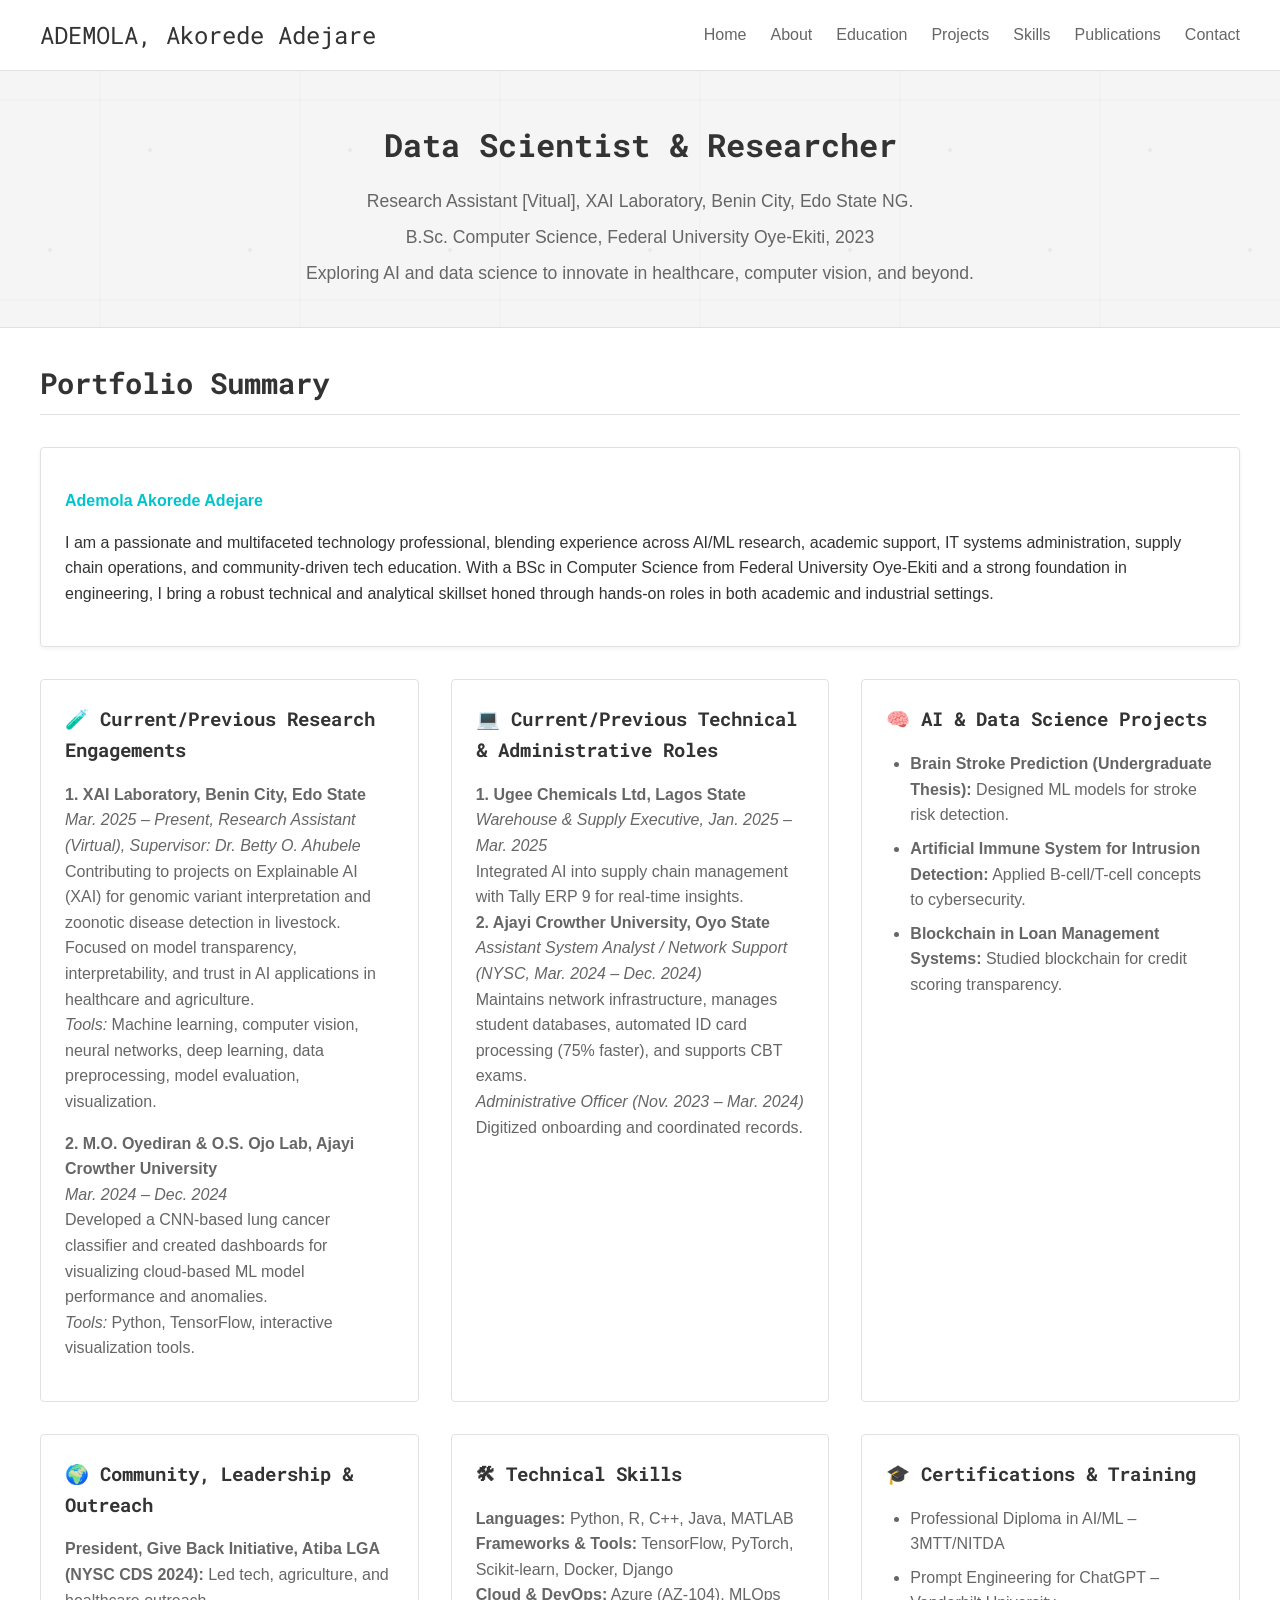
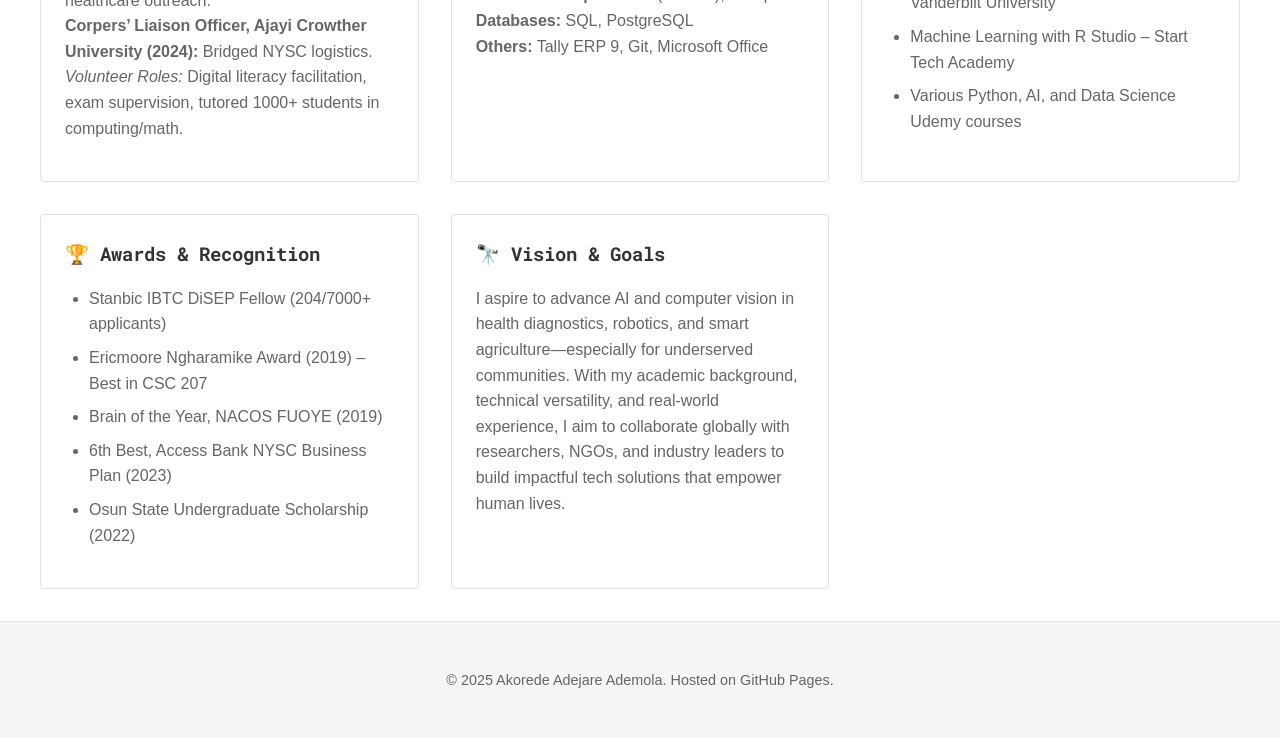
==== index.html @ a9e59e1b "Added portfolio summary to landing page" ====
<!DOCTYPE html>
<html lang="en">
<head>
    <meta charset="UTF-8">
    <meta name="viewport" content="width=device-width, initial-scale=1.0">
    <title> Ever-A Portfolio </title>
    <link rel="stylesheet" href="styles.css">
    <link href="https://fonts.googleapis.com/css2?family=Roboto+Mono&display=swap" rel="stylesheet">
</head>
<body>
    <header>
        <nav>
            <div class="nav-container">
                <a href="index.html" class="site-title">ADEMOLA, Akorede Adejare</a>
                <ul>
                    <li><a href="index.html">Home</a></li>
                    <li><a href="about.html">About</a></li>
                    <li><a href="education.html">Education</a></li>
                    <li><a href="projects.html">Projects</a></li>
                    <li><a href="skills.html">Skills</a></li>
                    <li><a href="publications.html">Publications</a></li>
                    <li><a href="contact.html">Contact</a></li>
                </ul>
            </div>
        </nav>
        <div class="hero">
            <h1>Data Scientist & Researcher</h1>
            <p class="affiliation">Research Assistant [Vitual], XAI Laboratory, Benin City, Edo State NG.</p>
            <p class="credentials">B.Sc. Computer Science, Federal University Oye-Ekiti, 2023</p>
            <p class="intro">Exploring AI and data science to innovate in healthcare, computer vision, and beyond.</p>
        </div>
    </header>

    <main>
        <section class="portfolio-summary">
            <h2>Portfolio Summary</h2>
            <div class="summary-card">
                <p><strong>Ademola Akorede Adejare</strong></p>
                <p>I am a passionate and multifaceted technology professional, blending experience across AI/ML research, academic support, IT systems administration, supply chain operations, and community-driven tech education. With a BSc in Computer Science from Federal University Oye-Ekiti and a strong foundation in engineering, I bring a robust technical and analytical skillset honed through hands-on roles in both academic and industrial settings.</p>
            </div>

            <div class="summary-grid">
                <div class="summary-item">
                    <h3>🧪 Current/Previous Research Engagements</h3>
                    <p><strong>1. XAI Laboratory, Benin City, Edo State</strong><br><em>Mar. 2025 – Present, Research Assistant (Virtual), Supervisor: Dr. Betty O. Ahubele</em><br>Contributing to projects on Explainable AI (XAI) for genomic variant interpretation and zoonotic disease detection in livestock. Focused on model transparency, interpretability, and trust in AI applications in healthcare and agriculture.<br><em>Tools:</em> Machine learning, computer vision, neural networks, deep learning, data preprocessing, model evaluation, visualization.</p>
                    <p><strong>2. M.O. Oyediran & O.S. Ojo Lab, Ajayi Crowther University</strong><br><em>Mar. 2024 – Dec. 2024</em><br>Developed a CNN-based lung cancer classifier and created dashboards for visualizing cloud-based ML model performance and anomalies.<br><em>Tools:</em> Python, TensorFlow, interactive visualization tools.</p>
                </div>

                <div class="summary-item">
                    <h3>💻 Current/Previous Technical & Administrative Roles</h3>
                    <p><strong>1. Ugee Chemicals Ltd, Lagos State</strong><br><em>Warehouse & Supply Executive, Jan. 2025 – Mar. 2025</em><br>Integrated AI into supply chain management with Tally ERP 9 for real-time insights.<br><strong>2. Ajayi Crowther University, Oyo State</strong><br><em>Assistant System Analyst / Network Support (NYSC, Mar. 2024 – Dec. 2024)</em><br>Maintains network infrastructure, manages student databases, automated ID card processing (75% faster), and supports CBT exams.<br><em>Administrative Officer (Nov. 2023 – Mar. 2024)</em><br>Digitized onboarding and coordinated records.</p>
                </div>

                <div class="summary-item">
                    <h3>🧠 AI & Data Science Projects</h3>
                    <ul>
                        <li><strong>Brain Stroke Prediction (Undergraduate Thesis):</strong> Designed ML models for stroke risk detection.</li>
                        <li><strong>Artificial Immune System for Intrusion Detection:</strong> Applied B-cell/T-cell concepts to cybersecurity.</li>
                        <li><strong>Blockchain in Loan Management Systems:</strong> Studied blockchain for credit scoring transparency.</li>
                    </ul>
                </div>

                <div class="summary-item">
                    <h3>🌍 Community, Leadership & Outreach</h3>
                    <p><strong>President, Give Back Initiative, Atiba LGA (NYSC CDS 2024):</strong> Led tech, agriculture, and healthcare outreach.<br><strong>Corpers’ Liaison Officer, Ajayi Crowther University (2024):</strong> Bridged NYSC logistics.<br><em>Volunteer Roles:</em> Digital literacy facilitation, exam supervision, tutored 1000+ students in computing/math.</p>
                </div>

                <div class="summary-item">
                    <h3>🛠 Technical Skills</h3>
                    <p><strong>Languages:</strong> Python, R, C++, Java, MATLAB<br><strong>Frameworks & Tools:</strong> TensorFlow, PyTorch, Scikit-learn, Docker, Django<br><strong>Cloud & DevOps:</strong> Azure (AZ-104), MLOps<br><strong>Databases:</strong> SQL, PostgreSQL<br><strong>Others:</strong> Tally ERP 9, Git, Microsoft Office</p>
                </div>

                <div class="summary-item">
                    <h3>🎓 Certifications & Training</h3>
                    <ul>
                        <li>Professional Diploma in AI/ML – 3MTT/NITDA</li>
                        <li>Prompt Engineering for ChatGPT – Vanderbilt University</li>
                        <li>Machine Learning with R Studio – Start Tech Academy</li>
                        <li>Various Python, AI, and Data Science Udemy courses</li>
                    </ul>
                </div>

                <div class="summary-item">
                    <h3>🏆 Awards & Recognition</h3>
                    <ul>
                        <li>Stanbic IBTC DiSEP Fellow (204/7000+ applicants)</li>
                        <li>Ericmoore Ngharamike Award (2019) – Best in CSC 207</li>
                        <li>Brain of the Year, NACOS FUOYE (2019)</li>
                        <li>6th Best, Access Bank NYSC Business Plan (2023)</li>
                        <li>Osun State Undergraduate Scholarship (2022)</li>
                    </ul>
                </div>

                <div class="summary-item">
                    <h3>🔭 Vision & Goals</h3>
                    <p>I aspire to advance AI and computer vision in health diagnostics, robotics, and smart agriculture—especially for underserved communities. With my academic background, technical versatility, and real-world experience, I aim to collaborate globally with researchers, NGOs, and industry leaders to build impactful tech solutions that empower human lives.</p>
                </div>
            </div>
        </section>
    </main>

    <footer>
        <p>© 2025 Akorede Adejare Ademola. Hosted on GitHub Pages.</p>
    </footer>

    <script src="script.js"></script>
</body>
</html>
---- styles.css ----
body {
    font-family: -apple-system, BlinkMacSystemFont, "Segoe UI", Roboto, Helvetica, Arial, sans-serif;
    margin: 0;
    padding: 0;
    background: #fff;
    color: #333;
    line-height: 1.6;
}

header {
    background: #f5f5f5;
    position: relative;
    padding-bottom: 2rem;
    border-bottom: 1px solid #e1e1e1;
}

header::before {
    content: '';
    position: absolute;
    top: 0;
    left: 0;
    width: 100%;
    height: 100%;
    background: url('data:image/svg+xml,<svg xmlns="http://www.w3.org/2000/svg" width="200" height="200" viewBox="0 0 200 200"><line x1="0" y1="100" x2="200" y2="100" stroke="rgba(0,0,0,0.05)" stroke-width="1"/><line x1="100" y1="0" x2="100" y2="200" stroke="rgba(0,0,0,0.05)" stroke-width="1"/><circle cx="50" cy="50" r="2" fill="rgba(0,0,0,0.1)"/><circle cx="150" cy="150" r="2" fill="rgba(0,0,0,0.1)"/></svg>');
    opacity: 0.5;
}

nav {
    background: #fff;
    border-bottom: 1px solid #e1e1e1;
    position: sticky;
    top: 0;
    z-index: 100;
}

.nav-container {
    max-width: 1200px;
    margin: 0 auto;
    padding: 1rem 2rem;
    display: flex;
    justify-content: space-between;
    align-items: center;
}

.site-title {
    font-family: 'Roboto Mono', monospace;
    font-size: 1.5rem;
    color: #333;
    text-decoration: none;
}

nav ul {
    list-style: none;
    margin: 0;
    padding: 0;
    display: flex;
    gap: 1.5rem;
}

nav a {
    color: #666;
    text-decoration: none;
    font-size: 1rem;
    transition: color 0.2s ease;
}

nav a:hover {
    color: #00c4cc;
}

.hero {
    max-width: 1200px;
    margin: 3rem auto 0;
    padding: 0 2rem;
    text-align: center;
}

.hero h1 {
    font-family: 'Roboto Mono', monospace;
    font-size: 2rem;
    color: #333;
    margin: 0 0 1rem;
}

.affiliation, .credentials, .intro {
    font-size: 1.1rem;
    color: #666;
    margin: 0 0 0.5rem;
}

main {
    max-width: 1200px;
    margin: 2rem auto;
    padding: 0 2rem;
}

.portfolio-summary h2 {
    font-family: 'Roboto Mono', monospace;
    font-size: 1.8rem;
    color: #333;
    border-bottom: 1px solid #e1e1e1;
    padding-bottom: 0.5rem;
    margin-bottom: 2rem;
}

.summary-card {
    background: #fff;
    padding: 1.5rem;
    border: 1px solid #e1e1e1;
    border-radius: 4px;
    margin-bottom: 2rem;
    box-shadow: 0 2px 4px rgba(0,0,0,0.05);
}

.summary-card p:first-child {
    font-weight: bold;
    color: #00c4cc;
    margin-bottom: 0.5rem;
}

.summary-grid {
    display: grid;
    grid-template-columns: repeat(auto-fit, minmax(300px, 1fr));
    gap: 2rem;
}

.summary-item {
    background: #fff;
    padding: 1.5rem;
    border: 1px solid #e1e1e1;
    border-radius: 4px;
    transition: box-shadow 0.2s ease;
}

.summary-item:hover {
    box-shadow: 0 4px 8px rgba(0,0,0,0.1);
}

.summary-item h3 {
    font-family: 'Roboto Mono', monospace;
    font-size: 1.2rem;
    color: #333;
    margin: 0 0 1rem;
}

.summary-item p, .summary-item ul {
    font-size: 1rem;
    color: #666;
    margin: 0 0 1rem;
}

.summary-item ul {
    padding-left: 1.5rem;
}

.summary-item ul li {
    margin-bottom: 0.5rem;
}

footer {
    text-align: center;
    padding: 2rem;
    background: #f5f5f5;
    color: #666;
    font-size: 0.9rem;
    border-top: 1px solid #e1e1e1;
}

/* Dark Mode Adjustments */
.dark-mode { background: #2d2d2d; color: #ddd; }
.dark-mode header { background: #333; border-bottom-color: #444; }
.dark-mode header::before { background: url('data:image/svg+xml,<svg xmlns="http://www.w3.org/2000/svg" width="200" height="200" viewBox="0 0 200 200"><line x1="0" y1="100" x2="200" y2="100" stroke="rgba(255,255,255,0.05)" stroke-width="1"/><line x1="100" y1="0" x2="100" y2="200" stroke="rgba(255,255,255,0.05)" stroke-width="1"/><circle cx="50" cy="50" r="2" fill="rgba(255,255,255,0.1)"/><circle cx="150" cy="150" r="2" fill="rgba(255,255,255,0.1)"/></svg>'); }
.dark-mode nav { background: #222; border-bottom-color: #333; }
.dark-mode .site-title, .dark-mode .hero h1, .dark-mode h2, .dark-mode h3 { color: #fff; }
.dark-mode nav a { color: #bbb; }
.dark-mode nav a:hover { color: #00c4cc; }
.dark-mode .affiliation, .dark-mode .intro, .dark-mode .summary-item p, .dark-mode .summary-item ul { color: #bbb; }
.dark-mode .credentials { color: #888; }
.dark-mode .summary-card, .dark-mode .summary-item { background: #333; border-color: #444; box-shadow: 0 2px 4px rgba(255,255,255,0.05); }
.dark-mode .summary-card p:first-child { color: #00c4cc; }
.dark-mode .summary-item:hover { box-shadow: 0 4px 8px rgba(255,255,255,0.1); }
.dark-mode footer { background: #333; color: #bbb; border-top-color: #444; }
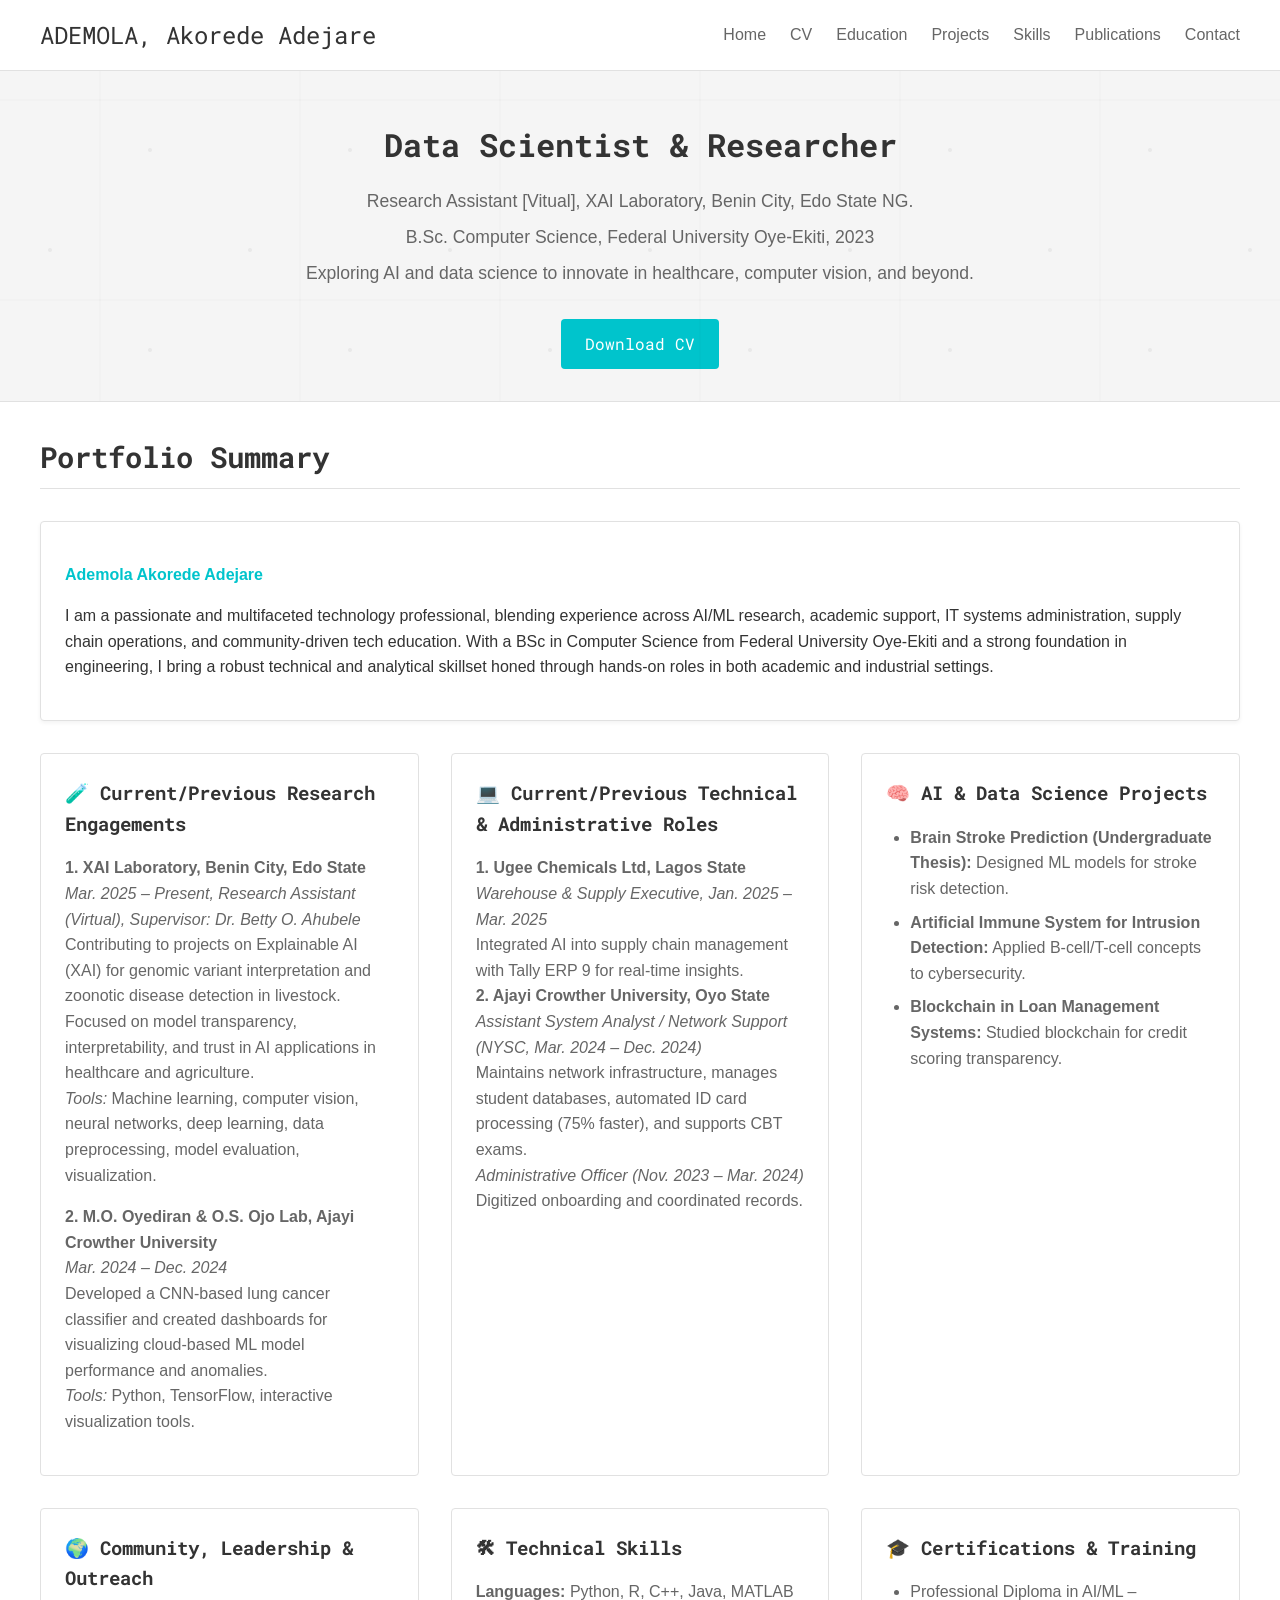
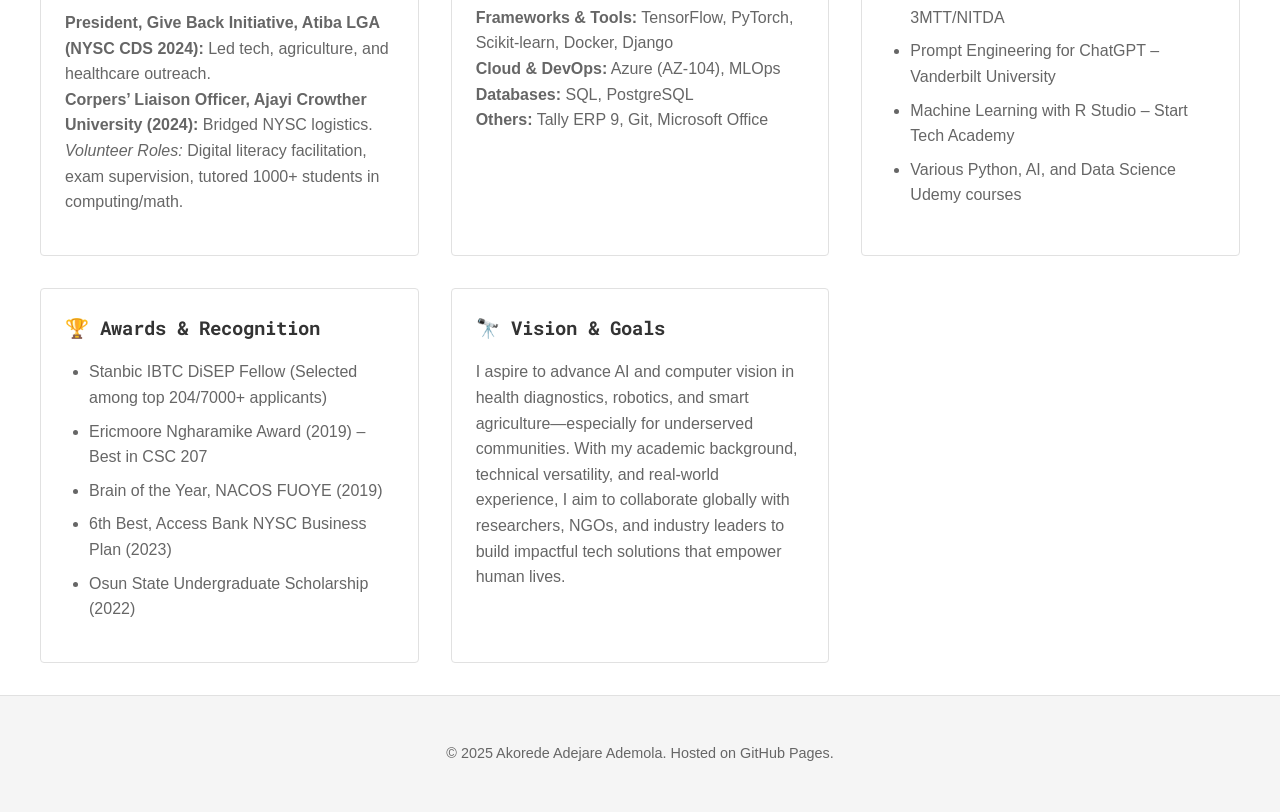
==== commit b13b1108: "added cv option" ====
--- a/index.html
+++ b/index.html
@@ -14,7 +14,7 @@
                 <a href="index.html" class="site-title">ADEMOLA, Akorede Adejare</a>
                 <ul>
                     <li><a href="index.html">Home</a></li>
-                    <li><a href="about.html">About</a></li>
+                    <li><a href="cv.html">CV</a></li>
                     <li><a href="education.html">Education</a></li>
                     <li><a href="projects.html">Projects</a></li>
                     <li><a href="skills.html">Skills</a></li>
@@ -28,6 +28,7 @@
             <p class="affiliation">Research Assistant [Vitual], XAI Laboratory, Benin City, Edo State NG.</p>
             <p class="credentials">B.Sc. Computer Science, Federal University Oye-Ekiti, 2023</p>
             <p class="intro">Exploring AI and data science to innovate in healthcare, computer vision, and beyond.</p>
+            <a href="Ademola Akorede CV.pdf" class="cv-button" download>Download CV</a> <!-- CV Download Button -->
         </div>
     </header>
 
@@ -83,7 +84,7 @@
                 <div class="summary-item">
                     <h3>🏆 Awards & Recognition</h3>
                     <ul>
-                        <li>Stanbic IBTC DiSEP Fellow (204/7000+ applicants)</li>
+                        <li>Stanbic IBTC DiSEP Fellow (Selected among top 204/7000+ applicants)</li>
                         <li>Ericmoore Ngharamike Award (2019) – Best in CSC 207</li>
                         <li>Brain of the Year, NACOS FUOYE (2019)</li>
                         <li>6th Best, Access Bank NYSC Business Plan (2023)</li>
--- a/styles.css
+++ b/styles.css
@@ -179,4 +179,31 @@
 .dark-mode .summary-card, .dark-mode .summary-item { background: #333; border-color: #444; box-shadow: 0 2px 4px rgba(255,255,255,0.05); }
 .dark-mode .summary-card p:first-child { color: #00c4cc; }
 .dark-mode .summary-item:hover { box-shadow: 0 4px 8px rgba(255,255,255,0.1); }
-.dark-mode footer { background: #333; color: #bbb; border-top-color: #444; }+.dark-mode footer { background: #333; color: #bbb; border-top-color: #444; }
+
+/* Add this to the end of your existing styles.css */
+.cv-button {
+    display: inline-block;
+    padding: 0.75rem 1.5rem;
+    background: #00c4cc; /* Teal from Minimal Mistakes */
+    color: #fff;
+    text-decoration: none;
+    border-radius: 4px;
+    font-family: 'Roboto Mono', monospace;
+    font-size: 1rem;
+    margin-top: 1.5rem;
+    transition: background 0.2s ease;
+}
+
+.cv-button:hover {
+    background: #009ba1; /* Darker teal on hover */
+}
+
+/* Dark mode adjustment for CV button */
+.dark-mode .cv-button {
+    background: #00c4cc;
+}
+
+.dark-mode .cv-button:hover {
+    background: #009ba1;
+}
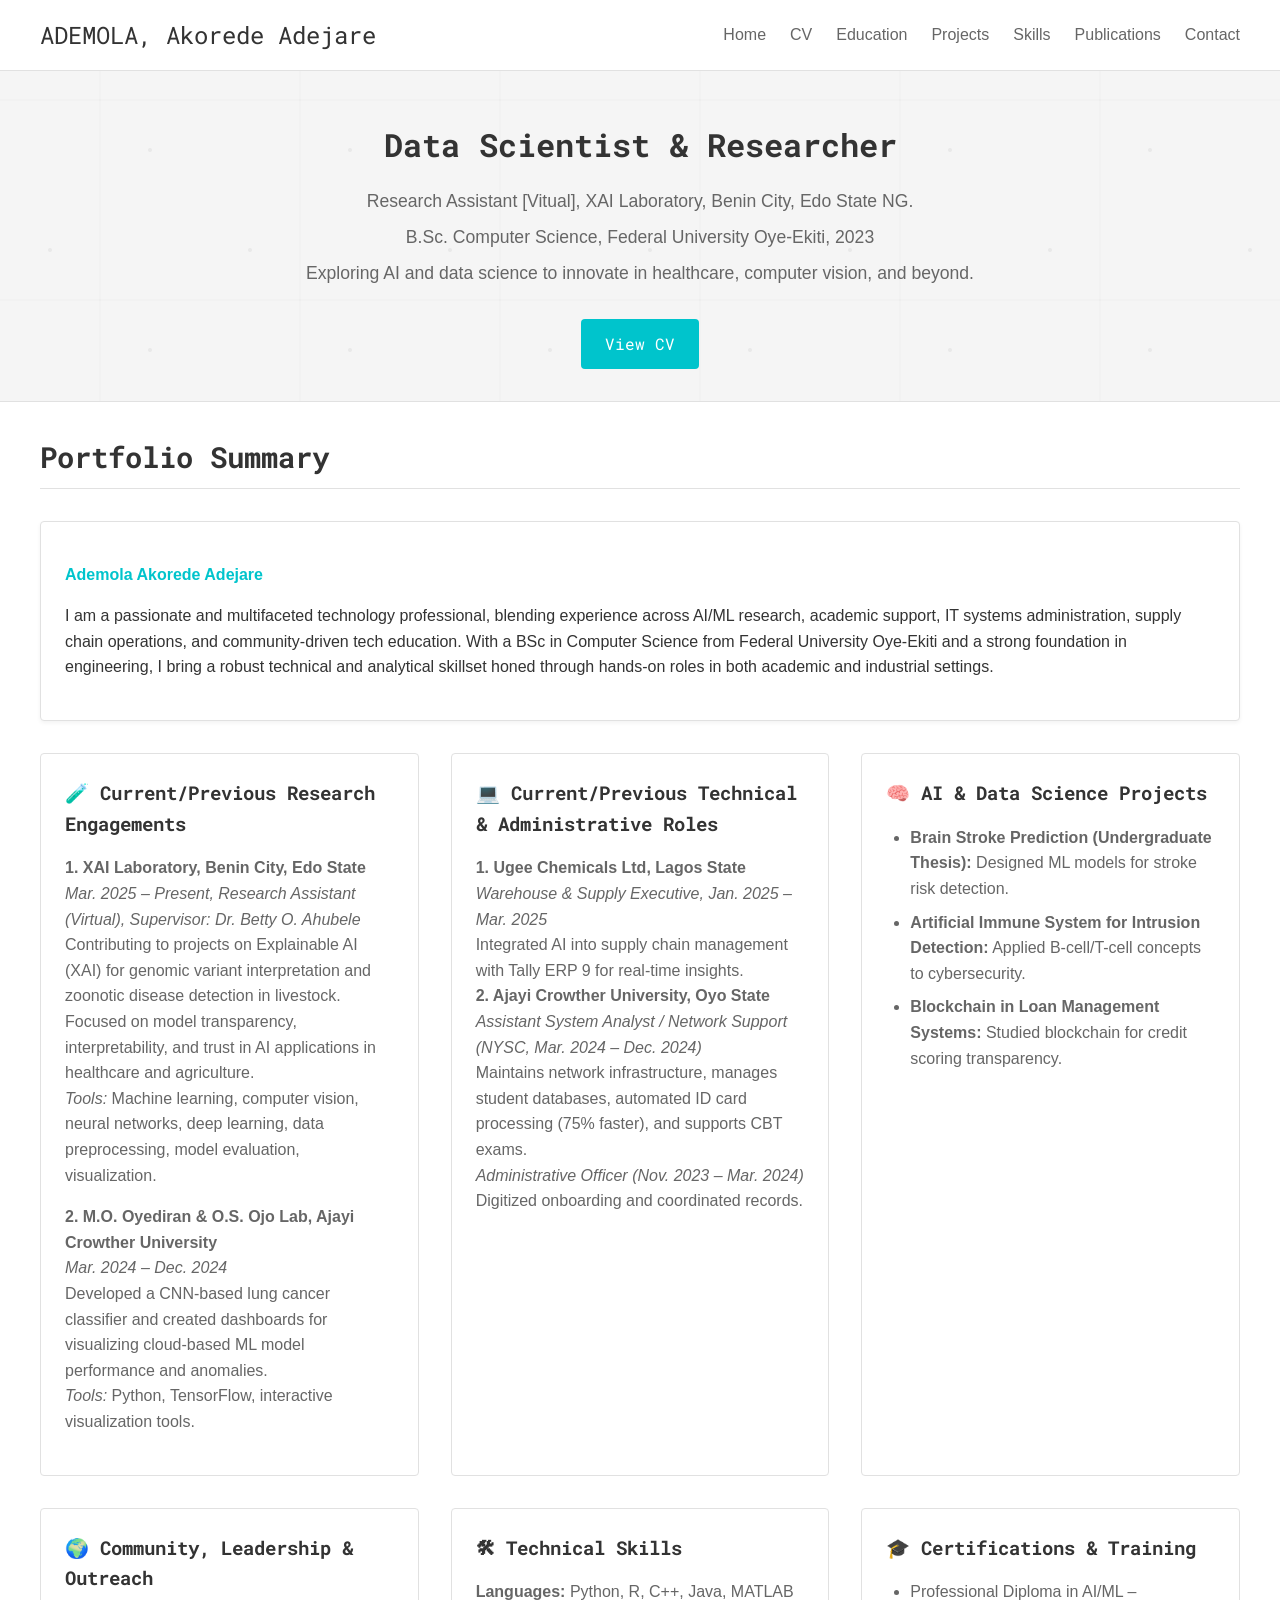
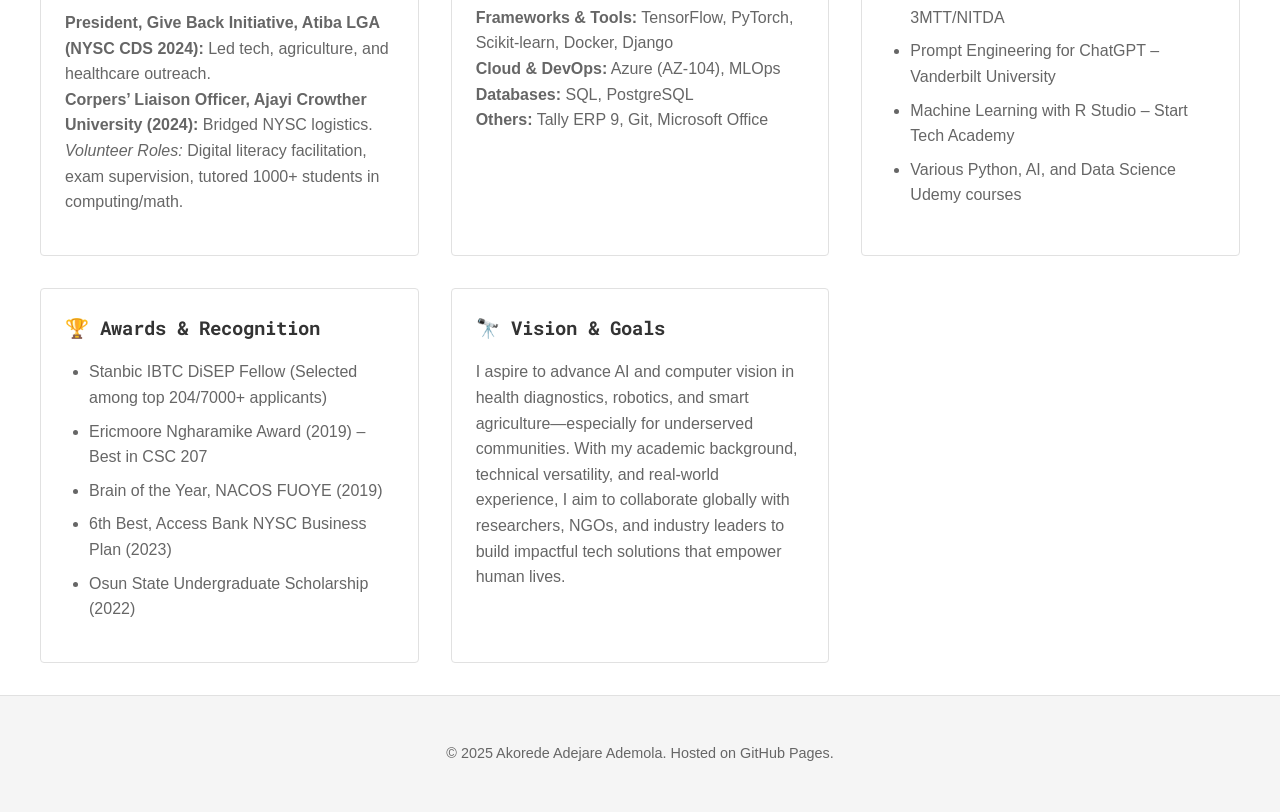
==== commit 1d163c80: "readd cv" ====
--- a/index.html
+++ b/index.html
@@ -28,7 +28,7 @@
             <p class="affiliation">Research Assistant [Vitual], XAI Laboratory, Benin City, Edo State NG.</p>
             <p class="credentials">B.Sc. Computer Science, Federal University Oye-Ekiti, 2023</p>
             <p class="intro">Exploring AI and data science to innovate in healthcare, computer vision, and beyond.</p>
-            <a href="Ademola Akorede CV.pdf" class="cv-button" download>Download CV</a> <!-- CV Download Button -->
+            <a href="Ademola_Akorede_CV.PDF" class="cv-button">View CV</a>
         </div>
     </header>
 
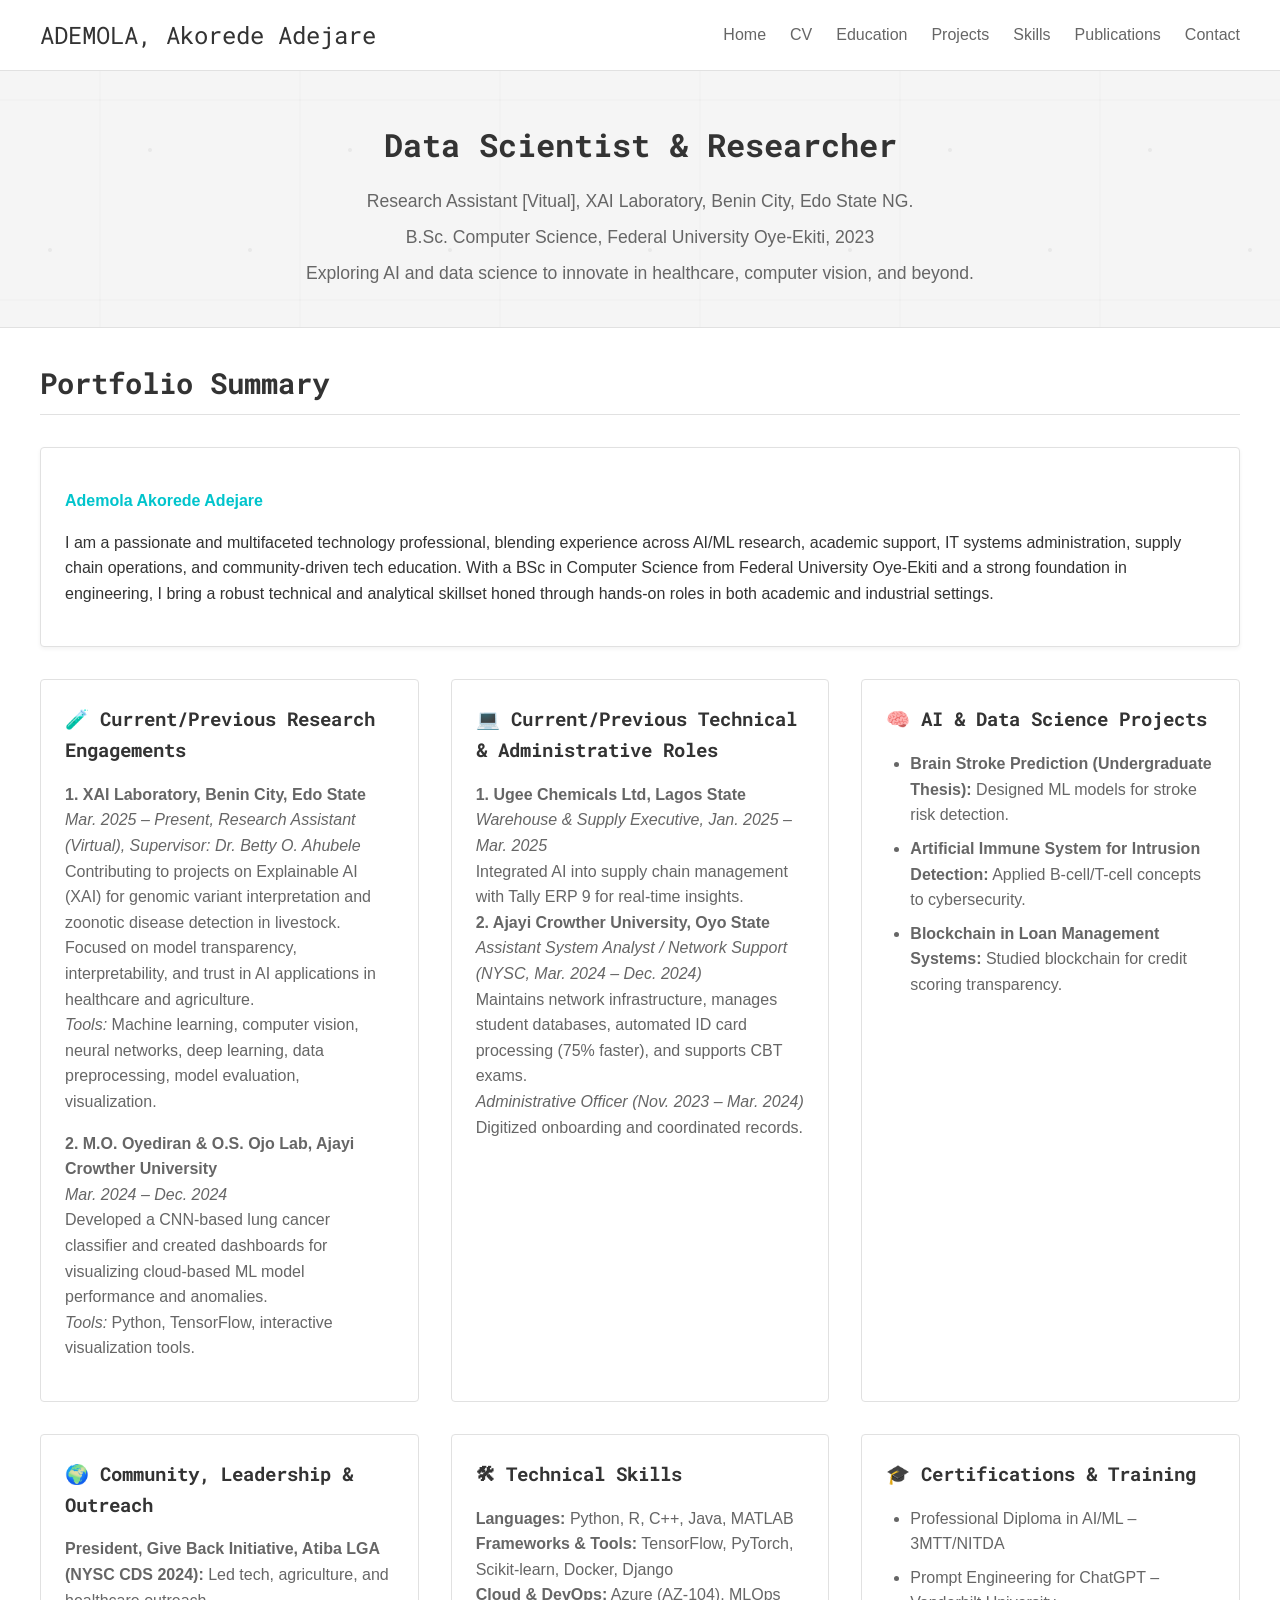
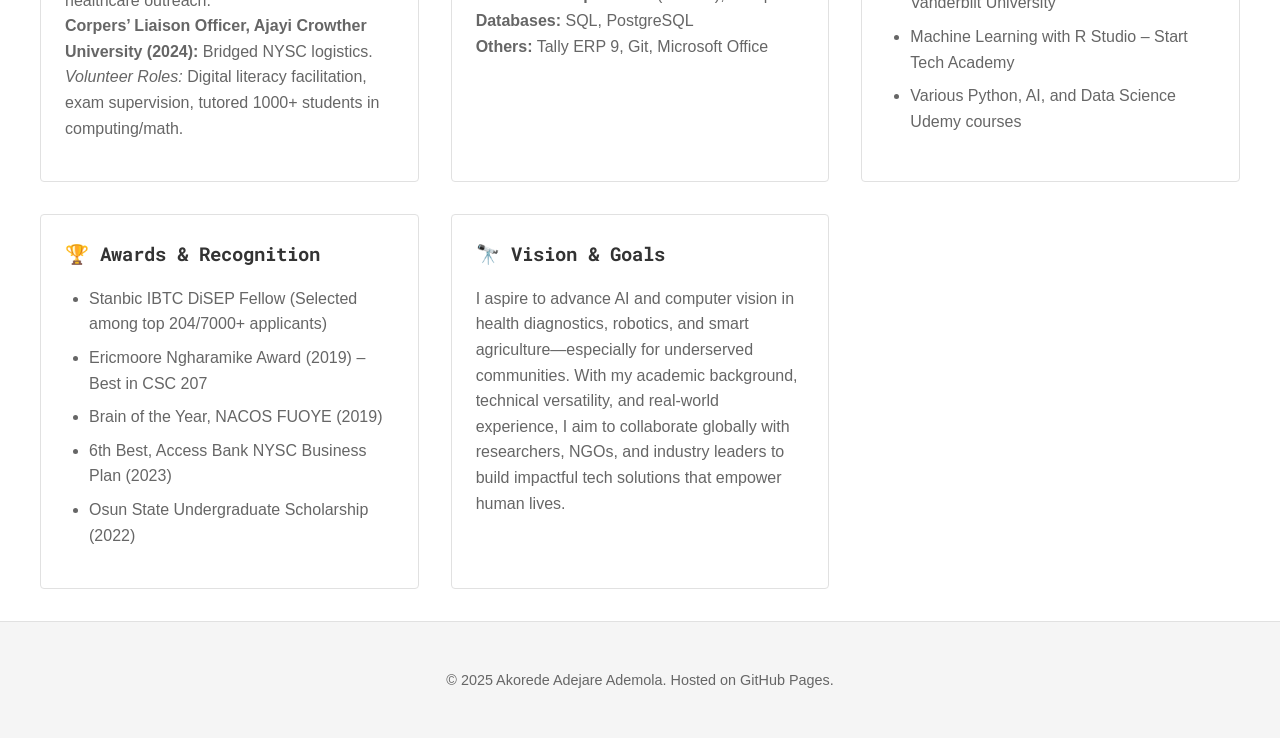
==== commit 9c7f77c6: "Final commit for full first portfolio" ====
--- a/index.html
+++ b/index.html
@@ -28,7 +28,6 @@
             <p class="affiliation">Research Assistant [Vitual], XAI Laboratory, Benin City, Edo State NG.</p>
             <p class="credentials">B.Sc. Computer Science, Federal University Oye-Ekiti, 2023</p>
             <p class="intro">Exploring AI and data science to innovate in healthcare, computer vision, and beyond.</p>
-            <a href="Ademola_Akorede_CV.PDF" class="cv-button">View CV</a>
         </div>
     </header>
 
--- a/styles.css
+++ b/styles.css
@@ -206,4 +206,653 @@
 
 .dark-mode .cv-button:hover {
     background: #009ba1;
+}
+
+/* Contact Section */
+.contact {
+    padding: 4rem 0;
+    text-align: center;
+    background: linear-gradient(135deg, #f5f5f5 0%, #e5e5e5 100%); /* Subtle gradient background */
+    position: relative;
+    overflow: hidden;
+}
+
+/* Add a subtle data-inspired overlay */
+.contact::before {
+    content: '';
+    position: absolute;
+    top: 0;
+    left: 0;
+    width: 100%;
+    height: 100%;
+    background: url('data:image/svg+xml,<svg xmlns="http://www.w3.org/2000/svg" width="200" height="200" viewBox="0 0 200 200"><line x1="0" y1="100" x2="200" y2="100" stroke="rgba(0,0,0,0.03)" stroke-width="1"/><line x1="100" y1="0" x2="100" y2="200" stroke="rgba(0,0,0,0.03)" stroke-width="1"/><circle cx="50" cy="50" r="2" fill="rgba(0,0,0,0.05)"/><circle cx="150" cy="150" r="2" fill="rgba(0,0,0,0.05)"/></svg>');
+    opacity: 0.5;
+    pointer-events: none;
+}
+
+.contact h2 {
+    font-family: 'Roboto Mono', monospace;
+    font-size: 2.5rem;
+    color: #333;
+    margin-bottom: 1rem;
+    text-shadow: 1px 1px 2px rgba(0,0,0,0.1);
+}
+
+.contact-intro {
+    max-width: 700px;
+    margin: 0 auto 3rem;
+    font-size: 1.2rem;
+    color: #666;
+    line-height: 1.8;
+}
+
+.contact-grid {
+    display: grid;
+    grid-template-columns: repeat(auto-fit, minmax(260px, 1fr));
+    gap: 2rem;
+    max-width: 1200px;
+    margin: 0 auto;
+}
+
+.contact-item {
+    background: rgba(255, 255, 255, 0.8); /* Glassmorphism effect */
+    backdrop-filter: blur(10px);
+    padding: 1.5rem;
+    border: 1px solid rgba(255, 255, 255, 0.2);
+    border-radius: 12px;
+    transition: transform 0.3s ease, box-shadow 0.3s ease, background 0.3s ease;
+    text-align: left;
+}
+
+.contact-item:hover {
+    transform: translateY(-8px);
+    box-shadow: 0 8px 16px rgba(0,0,0,0.15);
+    background: rgba(255, 255, 255, 0.9);
+}
+
+.contact-item i {
+    font-size: 1.8rem;
+    color: #00c4cc;
+    margin-right: 1rem;
+    vertical-align: middle;
+    transition: transform 0.3s ease;
+}
+
+.contact-item:hover i {
+    transform: scale(1.2) rotate(5deg); /* Subtle pulse and rotate on hover */
+}
+
+.contact-item p {
+    margin: 0;
+    font-size: 1rem;
+    color: #666;
+    display: inline-block;
+}
+
+.contact-item p strong {
+    color: #333;
+}
+
+.contact-item a {
+    color: #00c4cc;
+    text-decoration: none;
+    font-weight: 500;
+    transition: color 0.2s ease;
+}
+
+.contact-item a:hover {
+    color: #009ba1;
+}
+
+.contact-item span {
+    font-size: 0.9rem;
+    color: #999;
+}
+
+.location i {
+    color: #ff6b6b;
+}
+
+.dark-mode .contact {
+    background: linear-gradient(135deg, #2d2d2d 0%, #1f1f1f 100%);
+}
+
+.dark-mode .contact::before {
+    background: url('data:image/svg+xml,<svg xmlns="http://www.w3.org/2000/svg" width="200" height="200" viewBox="0 0 200 200"><line x1="0" y1="100" x2="200" y2="100" stroke="rgba(255,255,255,0.03)" stroke-width="1"/><line x1="100" y1="0" x2="100" y2="200" stroke="rgba(255,255,255,0.03)" stroke-width="1"/><circle cx="50" cy="50" r="2" fill="rgba(255,255,255,0.05)"/><circle cx="150" cy="150" r="2" fill="rgba(255,255,255,0.05)"/></svg>');
+}
+
+.dark-mode .contact h2,
+.dark-mode .contact-item p strong {
+    color: #fff;
+}
+
+.dark-mode .contact-intro,
+.dark-mode .contact-item p {
+    color: #bbb;
+}
+
+.dark-mode .contact-item {
+    background: rgba(50, 50, 50, 0.8);
+    border-color: rgba(255, 255, 255, 0.1);
+    box-shadow: 0 2px 4px rgba(255,255,255,0.05);
+}
+
+.dark-mode .contact-item:hover {
+    background: rgba(50, 50, 50, 0.9);
+    box-shadow: 0 8px 16px rgba(255,255,255,0.1);
+}
+
+.dark-mode .contact-item a {
+    color: #00c4cc;
+}
+
+.dark-mode .contact-item a:hover {
+    color: #009ba1;
+}
+
+.dark-mode .contact-item span {
+    color: #888;
+}
+
+.dark-mode .location i {
+    color: #ff8787;
+}
+
+/* Education Section */
+.education {
+    padding: 3rem 0;
+    max-width: 1200px;
+    margin: 0 auto;
+}
+
+.education h2 {
+    font-family: 'Roboto Mono', monospace;
+    font-size: 2.5rem;
+    color: #333;
+    text-align: center;
+    margin-bottom: 2rem;
+}
+
+.education-section {
+    margin-bottom: 3rem;
+}
+
+.education-section h3 {
+    font-family: 'Roboto Mono', monospace;
+    font-size: 1.8rem;
+    color: #333;
+    border-bottom: 1px solid #e1e1e1;
+    padding-bottom: 0.5rem;
+    margin-bottom: 1.5rem;
+}
+
+.education-item {
+    background: #fff;
+    padding: 1.5rem;
+    border: 1px solid #e1e1e1;
+    border-radius: 8px;
+    margin-bottom: 1.5rem;
+    transition: box-shadow 0.3s ease;
+}
+
+.education-item:hover {
+    box-shadow: 0 4px 8px rgba(0,0,0,0.1);
+}
+
+.education-item h4 {
+    font-family: 'Roboto Mono', monospace;
+    font-size: 1.4rem;
+    color: #00c4cc;
+    margin-bottom: 0.5rem;
+}
+
+.education-item p {
+    font-size: 1rem;
+    color: #666;
+    margin: 0.5rem 0;
+}
+
+.education-item a {
+    color: #00c4cc;
+    text-decoration: none;
+    transition: color 0.2s ease;
+}
+
+.education-item a:hover {
+    color: #009ba1;
+}
+
+.education-item ul {
+    padding-left: 1.5rem;
+    margin: 0.5rem 0;
+}
+
+.education-item ul li {
+    font-size: 1rem;
+    color: #666;
+    margin-bottom: 0.5rem;
+}
+
+.education-item table {
+    width: 100%;
+    border-collapse: collapse;
+    margin: 1rem 0;
+}
+
+.education-item table th,
+.education-item table td {
+    padding: 0.75rem;
+    border: 1px solid #e1e1e1;
+    font-size: 0.95rem;
+    text-align: left;
+}
+
+.education-item table th {
+    background: #f5f5f5;
+    color: #333;
+    font-family: 'Roboto Mono', monospace;
+}
+
+.education-item table td {
+    color: #666;
+}
+
+.quote {
+    font-style: italic;
+    color: #999;
+    text-align: center;
+    margin: 1rem 0;
+}
+
+/* Dark Mode Adjustments */
+.dark-mode .education h2,
+.dark-mode .education-section h3,
+.dark-mode .education-item table th {
+    color: #fff;
+}
+
+.dark-mode .education-item {
+    background: #333;
+    border-color: #444;
+}
+
+.dark-mode .education-item:hover {
+    box-shadow: 0 4px 8px rgba(255,255,255,0.1);
+}
+
+.dark-mode .education-item h4 {
+    color: #00c4cc;
+}
+
+.dark-mode .education-item p,
+.dark-mode .education-item ul li,
+.dark-mode .education-item table td {
+    color: #bbb;
+}
+
+.dark-mode .education-item a {
+    color: #00c4cc;
+}
+
+.dark-mode .education-item a:hover {
+    color: #009ba1;
+}
+
+.dark-mode .education-item table th {
+    background: #444;
+}
+
+.dark-mode .quote {
+    color: #888;
+}
+
+/* Skills Section */
+.skills {
+    padding: 3rem 0;
+    max-width: 1200px;
+    margin: 0 auto;
+}
+
+.skills h2 {
+    font-family: 'Roboto Mono', monospace;
+    font-size: 2.5rem;
+    color: #333;
+    text-align: center;
+    margin-bottom: 1rem;
+}
+
+.skills-intro {
+    max-width: 700px;
+    margin: 0 auto 3rem;
+    font-size: 1.2rem;
+    color: #666;
+    text-align: center;
+}
+
+.skills-section {
+    margin-bottom: 3rem;
+}
+
+.skills-section h3 {
+    font-family: 'Roboto Mono', monospace;
+    font-size: 1.8rem;
+    color: #333;
+    border-bottom: 1px solid #e1e1e1;
+    padding-bottom: 0.5rem;
+    margin-bottom: 1.5rem;
+}
+
+.skills-section p {
+    font-size: 1rem;
+    color: #666;
+    margin: 0.5rem 0;
+}
+
+.skills-section p.quote {
+    font-style: italic;
+    color: #999;
+    margin-bottom: 1rem;
+}
+
+.skills-section p strong {
+    color: #333;
+}
+
+.skills-section ul {
+    padding-left: 1.5rem;
+    margin: 0.5rem 0;
+}
+
+.skills-section ul li {
+    font-size: 1rem;
+    color: #666;
+    margin-bottom: 0.5rem;
+}
+
+.skills-section table {
+    width: 100%;
+    border-collapse: collapse;
+    margin: 1rem 0;
+}
+
+.skills-section table th,
+.skills-section table td {
+    padding: 0.75rem;
+    border: 1px solid #e1e1e1;
+    font-size: 0.95rem;
+    text-align: left;
+}
+
+.skills-section table th {
+    background: #f5f5f5;
+    color: #333;
+    font-family: 'Roboto Mono', monospace;
+}
+
+.skills-section table td {
+    color: #666;
+}
+
+/* Dark Mode Adjustments */
+.dark-mode .skills h2,
+.dark-mode .skills-section h3,
+.dark-mode .skills-section table th {
+    color: #fff;
+}
+
+.dark-mode .skills-intro,
+.dark-mode .skills-section p,
+.dark-mode .skills-section ul li,
+.dark-mode .skills-section table td {
+    color: #bbb;
+}
+
+.dark-mode .skills-section p strong {
+    color: #fff;
+}
+
+.dark-mode .skills-section p.quote {
+    color: #888;
+}
+
+.dark-mode .skills-section table th {
+    background: #444;
+}
+
+/* Projects Section */
+.projects {
+    padding: 3rem 0;
+    max-width: 1200px;
+    margin: 0 auto;
+}
+
+.projects h2 {
+    font-family: 'Roboto Mono', monospace;
+    font-size: 2.5rem;
+    color: #333;
+    text-align: center;
+    margin-bottom: 1rem;
+}
+
+.projects-intro {
+    max-width: 700px;
+    margin: 0 auto 3rem;
+    font-size: 1.2rem;
+    color: #666;
+    text-align: center;
+}
+
+.project-item {
+    background: #fff;
+    padding: 1.5rem;
+    border: 1px solid #e1e1e1;
+    border-radius: 8px;
+    margin-bottom: 1.5rem;
+    transition: box-shadow 0.3s ease, transform 0.3s ease;
+}
+
+.project-item:hover {
+    box-shadow: 0 4px 8px rgba(0,0,0,0.1);
+    transform: translateY(-5px);
+}
+
+.project-item h3 {
+    font-family: 'Roboto Mono', monospace;
+    font-size: 1.8rem;
+    color: #00c4cc;
+    margin-bottom: 0.5rem;
+}
+
+.project-item p {
+    font-size: 1rem;
+    color: #666;
+    margin: 0.5rem 0;
+}
+
+/* Dark Mode Adjustments */
+.dark-mode .projects h2 {
+    color: #fff;
+}
+
+.dark-mode .projects-intro,
+.dark-mode .project-item p {
+    color: #bbb;
+}
+
+.dark-mode .project-item {
+    background: #333;
+    border-color: #444;
+}
+
+.dark-mode .project-item:hover {
+    box-shadow: 0 4px 8px rgba(255,255,255,0.1);
+}
+
+.dark-mode .project-item h3 {
+    color: #00c4cc;
+}
+
+/* Publications Section */
+.publications {
+    padding: 3rem 0;
+    max-width: 1200px;
+    margin: 0 auto;
+    text-align: center;
+}
+
+.publications h2 {
+    font-family: 'Roboto Mono', monospace;
+    font-size: 2.5rem;
+    color: #333;
+    margin-bottom: 1rem;
+}
+
+.publications-intro {
+    max-width: 700px;
+    margin: 0 auto 3rem;
+    font-size: 1.2rem;
+    color: #666;
+}
+
+/* Coming Soon Animation */
+.coming-soon {
+    margin: 3rem 0;
+}
+
+.coming-soon-text {
+    font-family: 'Roboto Mono', monospace;
+    font-size: 2rem;
+    color: #00c4cc;
+    animation: fadeInOut 2s infinite;
+}
+
+@keyframes fadeInOut {
+    0%, 100% { opacity: 0.5; }
+    50% { opacity: 1; }
+}
+
+.progress-bar {
+    width: 50%;
+    height: 10px;
+    background: #e1e1e1;
+    border-radius: 5px;
+    margin: 1rem auto;
+    overflow: hidden;
+}
+
+.progress {
+    width: 78%; 
+    height: 100%;
+    background: #00c4cc;
+    border-radius: 5px;
+    animation: progressAnimation 3s infinite;
+}
+
+@keyframes progressAnimation {
+    0% { width: 0; }
+    100% { width: 60%; }
+}
+
+.coming-soon p {
+    font-size: 1rem;
+    color: #666;
+}
+
+/* Embedded LinkedIn Posts Section */
+.linkedin-posts {
+    max-width: 700px;
+    margin: 0 auto;
+    padding: 2rem;
+    background: #fff;
+    border: 1px solid #e1e1e1;
+    border-radius: 8px;
+    box-shadow: 0 2px 4px rgba(0,0,0,0.1);
+}
+
+.linkedin-posts h3 {
+    font-family: 'Roboto Mono', monospace;
+    font-size: 1.8rem;
+    color: #333;
+    margin-bottom: 1rem;
+}
+
+.linkedin-posts p {
+    font-size: 1rem;
+    color: #666;
+    margin-bottom: 1.5rem;
+}
+
+.linkedin-post {
+    margin-bottom: 2rem;
+    text-align: left;
+}
+
+.linkedin-post h4 {
+    font-family: 'Roboto Mono', monospace;
+    font-size: 1.2rem;
+    color: #333;
+    margin-bottom: 0.5rem;
+}
+
+.linkedin-post iframe {
+    width: 100%;
+    border: none;
+    border-radius: 8px;
+    margin-bottom: 0.5rem;
+}
+
+.linkedin-post p {
+    text-align: right;
+    margin: 0;
+}
+
+.linkedin-post p a {
+    color: #00c4cc;
+    text-decoration: none;
+    font-size: 0.9rem;
+    transition: color 0.2s ease;
+}
+
+.linkedin-post p a:hover {
+    color: #009ba1;
+    text-decoration: underline;
+}
+
+/* Dark Mode Adjustments */
+.dark-mode .publications h2,
+.dark-mode .linkedin-posts h3,
+.dark-mode .linkedin-post h4 {
+    color: #fff;
+}
+
+.dark-mode .publications-intro,
+.dark-mode .coming-soon p,
+.dark-mode .linkedin-posts p {
+    color: #bbb;
+}
+
+.dark-mode .coming-soon-text {
+    color: #00c4cc;
+}
+
+.dark-mode .progress-bar {
+    background: #444;
+}
+
+.dark-mode .progress {
+    background: #00c4cc;
+}
+
+.dark-mode .linkedin-posts {
+    background: #333;
+    border-color: #444;
+    box-shadow: 0 2px 4px rgba(255,255,255,0.1);
+}
+
+.dark-mode .linkedin-post p a {
+    color: #00c4cc;
+}
+
+.dark-mode .linkedin-post p a:hover {
+    color: #009ba1;
 }
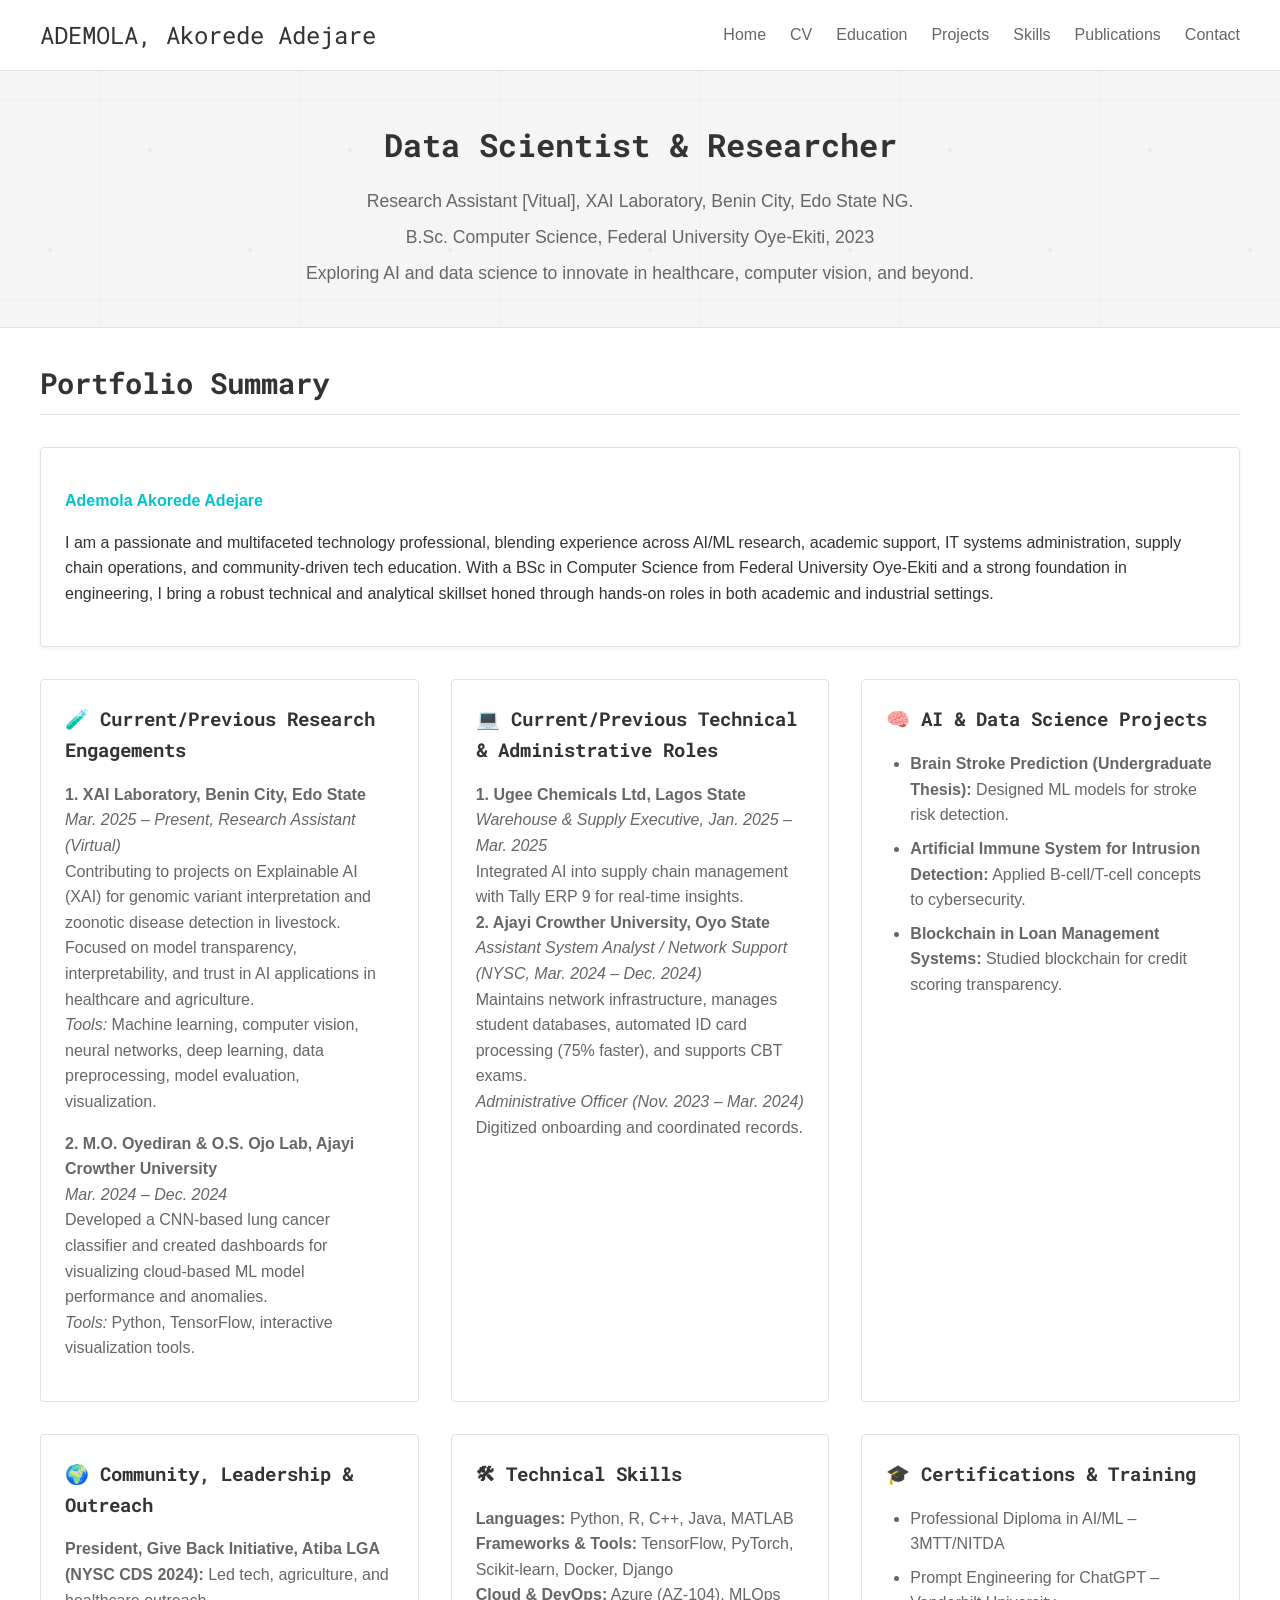
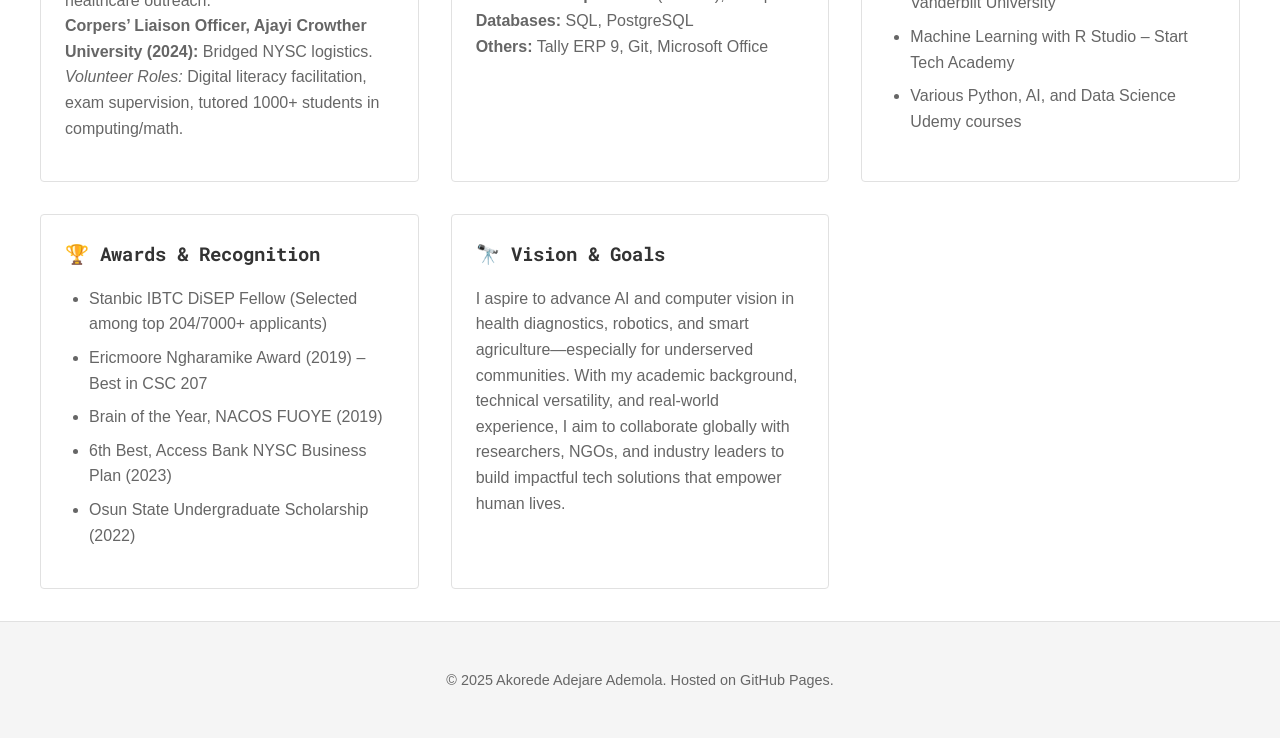
==== commit 167dff24: "Update index.html" ====
--- a/index.html
+++ b/index.html
@@ -42,7 +42,7 @@
             <div class="summary-grid">
                 <div class="summary-item">
                     <h3>🧪 Current/Previous Research Engagements</h3>
-                    <p><strong>1. XAI Laboratory, Benin City, Edo State</strong><br><em>Mar. 2025 – Present, Research Assistant (Virtual), Supervisor: Dr. Betty O. Ahubele</em><br>Contributing to projects on Explainable AI (XAI) for genomic variant interpretation and zoonotic disease detection in livestock. Focused on model transparency, interpretability, and trust in AI applications in healthcare and agriculture.<br><em>Tools:</em> Machine learning, computer vision, neural networks, deep learning, data preprocessing, model evaluation, visualization.</p>
+                    <p><strong>1. XAI Laboratory, Benin City, Edo State</strong><br><em>Mar. 2025 – Present, Research Assistant (Virtual)</em><br>Contributing to projects on Explainable AI (XAI) for genomic variant interpretation and zoonotic disease detection in livestock. Focused on model transparency, interpretability, and trust in AI applications in healthcare and agriculture.<br><em>Tools:</em> Machine learning, computer vision, neural networks, deep learning, data preprocessing, model evaluation, visualization.</p>
                     <p><strong>2. M.O. Oyediran & O.S. Ojo Lab, Ajayi Crowther University</strong><br><em>Mar. 2024 – Dec. 2024</em><br>Developed a CNN-based lung cancer classifier and created dashboards for visualizing cloud-based ML model performance and anomalies.<br><em>Tools:</em> Python, TensorFlow, interactive visualization tools.</p>
                 </div>
 
